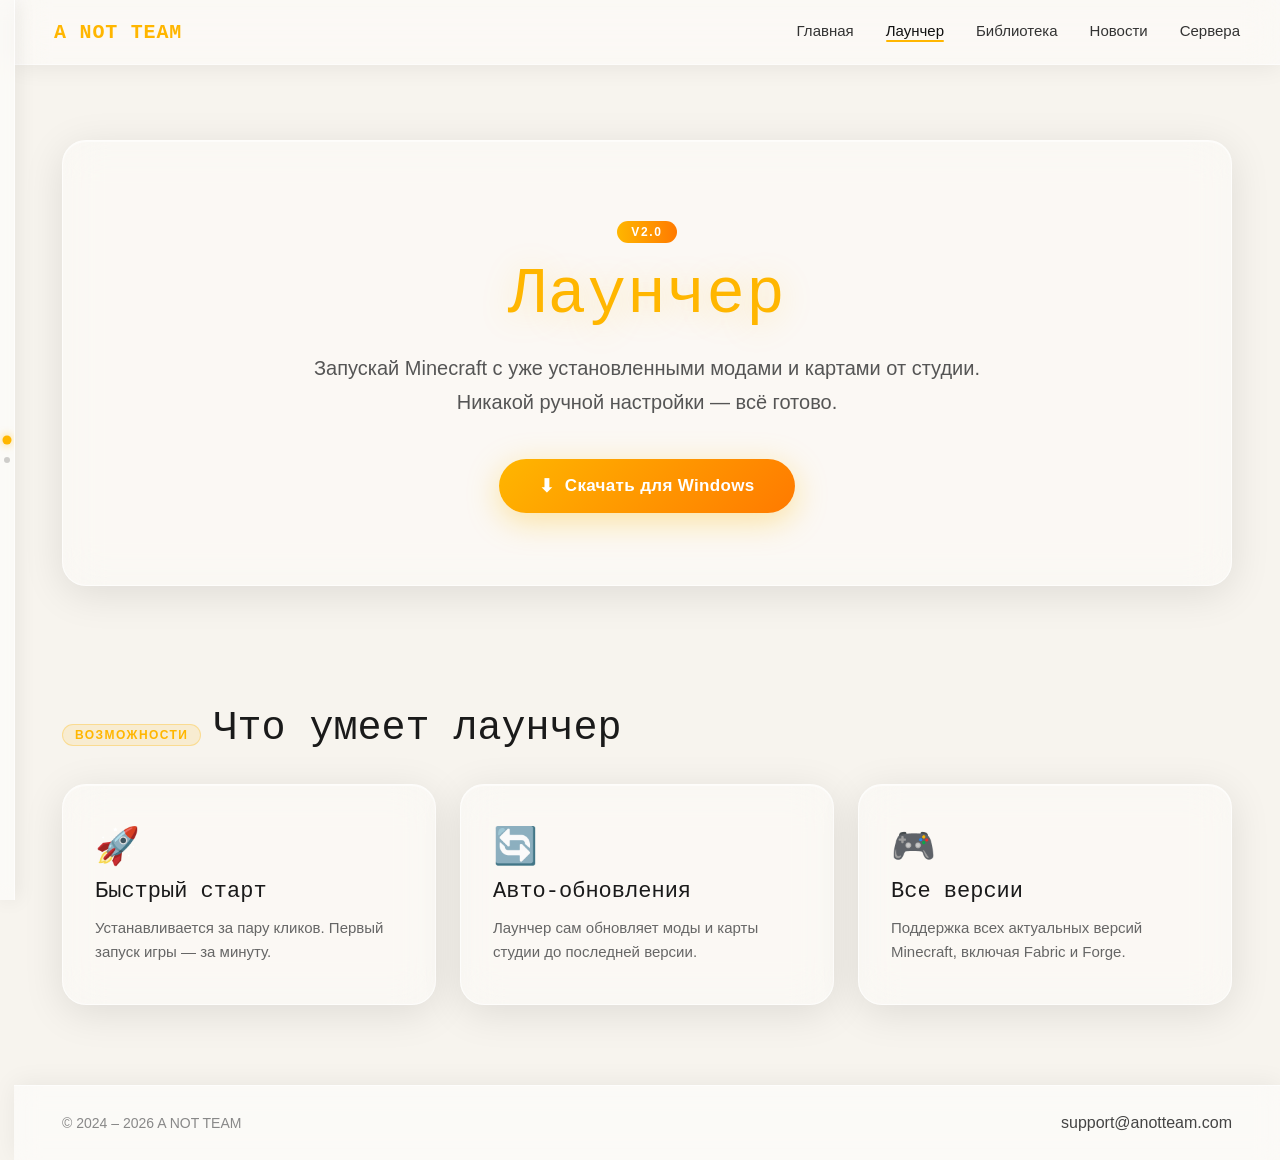
==== launcher.html @ 5d31eeb1 "Remake" ====
<!DOCTYPE html>
<html lang="ru">
<head>
  <meta name="viewport" content="width=device-width, initial-scale=1"/>
  <meta charset="utf-8" />
  <title>Лаунчер — A NOT TEAM</title>
  <link rel="stylesheet" href="globals.css">
  <link rel="stylesheet" href="styleguide.css">
  <link rel="stylesheet" href="style.css">
</head>
<body class="bg-neutral">

  <div class="sidebar-strip">
    <div class="sidebar-progress"></div>
    <div class="sidebar-dots">
      <div class="sidebar-dot active"></div>
      <div class="sidebar-dot"></div>
    </div>
  </div>

  <nav class="navbar">
    <div class="navbar-inner">
      <div class="nav-logo">A NOT TEAM</div>
      <div class="nav-links">
        <a href="index.html" class="nav-link">Главная</a>
        <a href="launcher.html" class="nav-link active">Лаунчер</a>
        <a href="library.html" class="nav-link">Библиотека</a>
        <a href="news.html" class="nav-link">Новости</a>
        <a href="servers.html" class="nav-link">Сервера</a>
      </div>
    </div>
  </nav>

  <main class="main-content">

    <section class="section hero-section" id="launcher-hero">
      <div class="glass-card hero-card" style="text-align:center">
        <div class="hero-badge">v2.0</div>
        <h1 class="hero-title" style="font-size:64px">Лаунчер</h1>
        <p class="hero-desc">Запускай Minecraft с уже установленными модами и картами от студии. Никакой ручной настройки — всё готово.</p>
        <a href="#" class="btn-download">
          <span class="btn-icon">⬇</span>
          Скачать для Windows
        </a>
      </div>
    </section>

    <section class="section" id="launcher-features">
      <div class="section-header">
        <span class="section-tag">Возможности</span>
        <h2 class="section-title">Что умеет лаунчер</h2>
      </div>
      <div class="cards-row">
        <div class="glass-card mini-card">
          <div class="mini-card-icon">🚀</div>
          <h3 class="mini-card-title">Быстрый старт</h3>
          <p class="mini-card-desc">Устанавливается за пару кликов. Первый запуск игры — за минуту.</p>
        </div>
        <div class="glass-card mini-card">
          <div class="mini-card-icon">🔄</div>
          <h3 class="mini-card-title">Авто-обновления</h3>
          <p class="mini-card-desc">Лаунчер сам обновляет моды и карты студии до последней версии.</p>
        </div>
        <div class="glass-card mini-card">
          <div class="mini-card-icon">🎮</div>
          <h3 class="mini-card-title">Все версии</h3>
          <p class="mini-card-desc">Поддержка всех актуальных версий Minecraft, включая Fabric и Forge.</p>
        </div>
      </div>
    </section>

    <footer class="footer">
      <div class="footer-inner">
        <span class="footer-copy">© 2024 – 2026 A NOT TEAM</span>
        <span class="footer-email">support@anotteam.com</span>
      </div>
    </footer>

  </main>

  <script>
    const sections = document.querySelectorAll('.section');
    const dots = document.querySelectorAll('.sidebar-dot');
    const progress = document.querySelector('.sidebar-progress');
    function onScroll() {
      const scrolled = window.scrollY / Math.max(1, document.body.scrollHeight - window.innerHeight);
      progress.style.height = (scrolled * 100) + '%';
      let current = 0;
      sections.forEach((sec, i) => { if (sec.getBoundingClientRect().top <= window.innerHeight * 0.55) current = i; });
      dots.forEach((d, i) => d.classList.toggle('active', i === current));
    }
    window.addEventListener('scroll', onScroll, { passive: true });
    onScroll();
  </script>
</body>
</html>
---- style.css ----
/* ============================================================
   BASE
   ============================================================ */
html { scroll-behavior: smooth; }

body {
  margin: 0;
  background: #f5f0e8;
  min-height: 100vh;
  font-family: "Inter", Helvetica, sans-serif;
  color: #1a1a1a;
}

body.bg-gradient {
  background: linear-gradient(160deg, #ffffff 0%, #ffe08a 55%, #ffb600 100%);
  background-attachment: fixed;
}

body.bg-neutral {
  background: #f7f4ee;
}

/* ============================================================
   SIDEBAR STRIP
   ============================================================ */
.sidebar-strip {
  position: fixed;
  top: 0;
  left: 0;
  width: 14px;
  height: 100vh;
  z-index: 200;
  background: rgba(255, 255, 255, 0.55);
  backdrop-filter: blur(10px) saturate(120%);
  -webkit-backdrop-filter: blur(10px) saturate(120%);
  border-right: 1px solid rgba(255, 255, 255, 0.6);
  box-shadow: 2px 0 20px rgba(0, 0, 0, 0.08);
  display: flex;
  flex-direction: column;
  align-items: center;
  overflow: hidden;
}

.sidebar-progress {
  position: absolute;
  top: 0;
  left: 50%;
  transform: translateX(-50%);
  width: 3px;
  height: 0%;
  background: linear-gradient(180deg, #ffb600, #ff7a00);
  border-radius: 3px;
  transition: height 0.15s ease;
}

.sidebar-dots {
  position: absolute;
  top: 50%;
  transform: translateY(-50%);
  display: flex;
  flex-direction: column;
  align-items: center;
  gap: 14px;
}

.sidebar-dot {
  width: 6px;
  height: 6px;
  border-radius: 50%;
  background: rgba(0, 0, 0, 0.18);
  transition: background 0.3s, transform 0.3s;
  cursor: pointer;
  position: relative;
  z-index: 1;
}

.sidebar-dot.active {
  background: #ffb600;
  transform: scale(1.5);
  box-shadow: 0 0 6px #ffb60099;
}

/* ============================================================
   NAVBAR
   ============================================================ */
.navbar {
  position: fixed;
  top: 0;
  left: 14px;
  right: 0;
  z-index: 100;
  padding: 0 40px;
  height: 64px;
  background: rgba(255, 255, 255, 0.45);
  backdrop-filter: blur(16px) saturate(120%);
  -webkit-backdrop-filter: blur(16px) saturate(120%);
  border-bottom: 1px solid rgba(255, 255, 255, 0.5);
  box-shadow: 0 2px 24px rgba(0, 0, 0, 0.07);
  display: flex;
  align-items: center;
}

.navbar-inner {
  width: 100%;
  max-width: 1200px;
  margin: 0 auto;
  display: flex;
  align-items: center;
  justify-content: space-between;
}

.nav-logo {
  font-family: "Intel One Mono", monospace;
  font-size: 20px;
  font-weight: 700;
  color: #ffb600;
  letter-spacing: 0.04em;
  text-decoration: none;
}

.nav-links {
  display: flex;
  gap: 32px;
  align-items: center;
}

.nav-link {
  font-size: 15px;
  color: #333;
  text-decoration: none;
  position: relative;
  padding-bottom: 3px;
  transition: color 0.2s;
}

.nav-link::after {
  content: '';
  position: absolute;
  bottom: 0; left: 0;
  width: 0; height: 2px;
  background: #ffb600;
  border-radius: 2px;
  transition: width 0.25s ease;
}

.nav-link:hover, .nav-link.active { color: #111; }
.nav-link:hover::after, .nav-link.active::after { width: 100%; }

/* ============================================================
   MAIN CONTENT
   ============================================================ */
.main-content {
  margin-left: 14px;
  padding-top: 80px;
}

/* ============================================================
   SECTIONS
   ============================================================ */
.section {
  max-width: 1200px;
  margin: 0 auto;
  padding: 80px 48px;
}

.section-header {
  margin-bottom: 32px;
  display: flex;
  flex-wrap: wrap;
  align-items: baseline;
  gap: 12px;
}

.section-tag {
  display: inline-block;
  font-size: 12px;
  font-weight: 600;
  letter-spacing: 0.12em;
  text-transform: uppercase;
  color: #ffb600;
  background: rgba(255, 182, 0, 0.12);
  border: 1px solid rgba(255, 182, 0, 0.3);
  border-radius: 20px;
  padding: 3px 12px;
}

.section-title {
  font-family: "Intel One Mono", monospace;
  font-size: 40px;
  font-weight: 400;
  color: #1a1a1a;
  margin: 0;
  line-height: 1.15;
  flex: 1;
}

.section-more {
  font-size: 14px;
  color: #ffb600;
  text-decoration: none;
  font-weight: 600;
  white-space: nowrap;
  transition: opacity 0.2s;
}
.section-more:hover { opacity: 0.75; }

/* ============================================================
   GLASS CARDS
   ============================================================ */
.glass-card {
  background: rgba(255, 255, 255, 0.38);
  backdrop-filter: blur(20px) saturate(120%);
  -webkit-backdrop-filter: blur(20px) saturate(120%);
  border: 1px solid rgba(255, 255, 255, 0.65);
  border-radius: 24px;
  box-shadow: 0 8px 40px rgba(0,0,0,0.10), inset 0 1px 0 rgba(255,255,255,0.55);
}

/* ============================================================
   HERO
   ============================================================ */
.hero-section { padding-top: 60px; padding-bottom: 40px; }

.hero-card {
  padding: 80px 80px 72px;
  text-align: center;
}

.hero-badge {
  display: inline-block;
  font-size: 12px;
  font-weight: 700;
  letter-spacing: 0.14em;
  text-transform: uppercase;
  color: #fff;
  background: linear-gradient(90deg, #ffb600, #ff7a00);
  border-radius: 20px;
  padding: 4px 14px;
  margin-bottom: 20px;
}

.hero-title {
  font-family: "Intel One Mono", monospace;
  font-size: 88px;
  font-weight: 400;
  color: #ffb600;
  margin: 0 0 24px;
  letter-spacing: 0.02em;
  line-height: 1;
  text-shadow: 0 4px 32px rgba(255,182,0,0.25);
}

.hero-desc {
  font-size: 20px;
  line-height: 1.7;
  color: #555;
  max-width: 720px;
  margin: 0 auto 40px;
}

/* Download button */
.btn-download {
  display: inline-flex;
  align-items: center;
  gap: 10px;
  padding: 16px 40px;
  background: linear-gradient(135deg, #ffb600 0%, #ff7a00 100%);
  color: #fff;
  font-size: 17px;
  font-weight: 700;
  border-radius: 50px;
  text-decoration: none;
  box-shadow: 0 8px 32px rgba(255,182,0,0.35);
  transition: transform 0.2s, box-shadow 0.2s;
  letter-spacing: 0.02em;
}

.btn-download:hover {
  transform: translateY(-3px);
  box-shadow: 0 14px 40px rgba(255,182,0,0.45);
}

.btn-icon { font-size: 18px; }

/* ============================================================
   CARDS ROW
   ============================================================ */
.cards-row {
  display: grid;
  grid-template-columns: repeat(3, 1fr);
  gap: 24px;
}

.mini-card {
  padding: 40px 32px;
  display: flex;
  flex-direction: column;
  gap: 12px;
  transition: transform 0.25s, box-shadow 0.25s;
}

.mini-card:hover {
  transform: translateY(-4px);
  box-shadow: 0 16px 48px rgba(0,0,0,0.13), inset 0 1px 0 rgba(255,255,255,0.55);
}

.mini-card-icon { font-size: 36px; }

.mini-card-title {
  font-family: "Intel One Mono", monospace;
  font-size: 22px;
  font-weight: 400;
  color: #1a1a1a;
  margin: 0;
}

.mini-card-desc {
  font-size: 15px;
  line-height: 1.6;
  color: #666;
  margin: 0;
}

/* ============================================================
   SERVER CARDS
   ============================================================ */
.server-card {
  display: flex;
  align-items: center;
  gap: 16px;
  padding: 24px 28px;
}

.server-card--full {
  padding: 28px 36px;
  gap: 20px;
  flex-wrap: wrap;
}

.server-status {
  width: 12px;
  height: 12px;
  border-radius: 50%;
  flex-shrink: 0;
}

.server-status.online {
  background: #2ecc71;
  box-shadow: 0 0 8px #2ecc7199;
}

.server-status.offline {
  background: #ccc;
}

.server-info { flex: 1; }

.server-name {
  font-family: "Intel One Mono", monospace;
  font-size: 18px;
  font-weight: 400;
  color: #1a1a1a;
  margin: 0 0 3px;
}

.server-ip {
  font-size: 13px;
  color: #888;
  margin: 0;
  font-family: monospace;
}

.server-players {
  display: flex;
  flex-direction: column;
  align-items: flex-end;
}

.players-count {
  font-family: "Intel One Mono", monospace;
  font-size: 24px;
  font-weight: 700;
  color: #ffb600;
  line-height: 1;
}

.players-label {
  font-size: 11px;
  color: #999;
  text-transform: uppercase;
  letter-spacing: 0.08em;
}

.servers-full-list {
  display: flex;
  flex-direction: column;
  gap: 16px;
}

/* ============================================================
   ABOUT GRID
   ============================================================ */
.about-grid {
  display: grid;
  grid-template-columns: repeat(3, 1fr);
  gap: 24px;
}

.about-card {
  padding: 40px 32px;
  display: flex;
  flex-direction: column;
  gap: 12px;
  transition: transform 0.25s, box-shadow 0.25s;
}

.about-card:hover {
  transform: translateY(-4px);
  box-shadow: 0 16px 48px rgba(0,0,0,0.13), inset 0 1px 0 rgba(255,255,255,0.55);
}

.about-card--wide {
  grid-column: 1 / -1;
  flex-direction: row;
  align-items: center;
  gap: 28px;
  padding: 36px 40px;
}

.about-icon { font-size: 36px; flex-shrink: 0; }

.about-card-title {
  font-family: "Intel One Mono", monospace;
  font-size: 22px;
  font-weight: 400;
  color: #1a1a1a;
  margin: 0;
}

.about-card-desc {
  font-size: 15px;
  line-height: 1.65;
  color: #666;
  margin: 0;
}

/* ============================================================
   NEWS
   ============================================================ */
.news-list {
  display: flex;
  flex-direction: column;
  gap: 20px;
}

.news-item {
  padding: 36px 40px;
  transition: transform 0.2s;
}

.news-item:hover { transform: translateX(4px); }

.news-date {
  font-size: 12px;
  color: #aaa;
  text-transform: uppercase;
  letter-spacing: 0.1em;
  margin-bottom: 8px;
}

.news-title {
  font-family: "Intel One Mono", monospace;
  font-size: 22px;
  font-weight: 400;
  color: #1a1a1a;
  margin: 0 0 10px;
}

.news-desc {
  font-size: 15px;
  line-height: 1.65;
  color: #666;
  margin: 0;
}

/* ============================================================
   FOOTER
   ============================================================ */
.footer {
  background: rgba(255,255,255,0.5);
  backdrop-filter: blur(12px);
  -webkit-backdrop-filter: blur(12px);
  border-top: 1px solid rgba(255,255,255,0.6);
  box-shadow: 0 -2px 24px rgba(0,0,0,0.06);
}

.footer-inner {
  max-width: 1200px;
  margin: 0 auto;
  padding: 28px 48px;
  display: flex;
  align-items: center;
  justify-content: space-between;
}

.footer-copy { font-size: 14px; color: #888; }
.footer-email { font-size: 16px; color: #444; font-weight: 500; }

/* ============================================================
   RESPONSIVE
   ============================================================ */
@media (max-width: 900px) {
  .cards-row, .about-grid { grid-template-columns: 1fr; }
  .about-card--wide { flex-direction: column; }
  .hero-title { font-size: 52px; }
  .section-title { font-size: 28px; }
  .hero-card { padding: 48px 32px; }
  .nav-links { gap: 16px; }
  .section { padding: 60px 24px; }
}
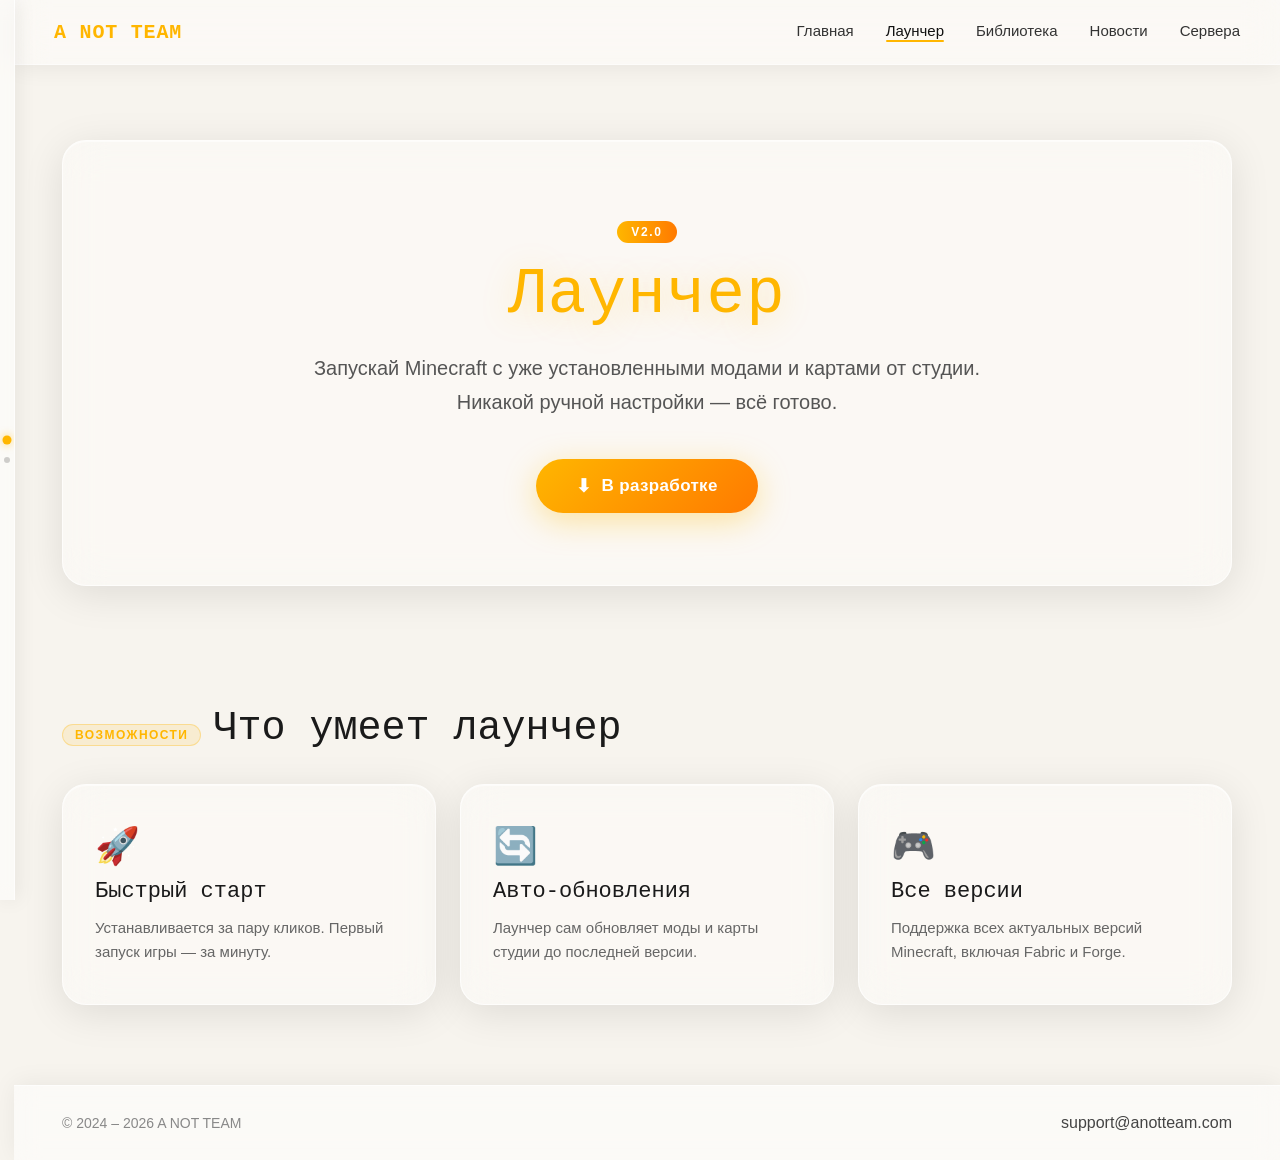
==== commit 234de696: "Remake" ====
--- a/launcher.html
+++ b/launcher.html
@@ -40,7 +40,7 @@
         <p class="hero-desc">Запускай Minecraft с уже установленными модами и картами от студии. Никакой ручной настройки — всё готово.</p>
         <a href="#" class="btn-download">
           <span class="btn-icon">⬇</span>
-          Скачать для Windows
+          В разработке
         </a>
       </div>
     </section>
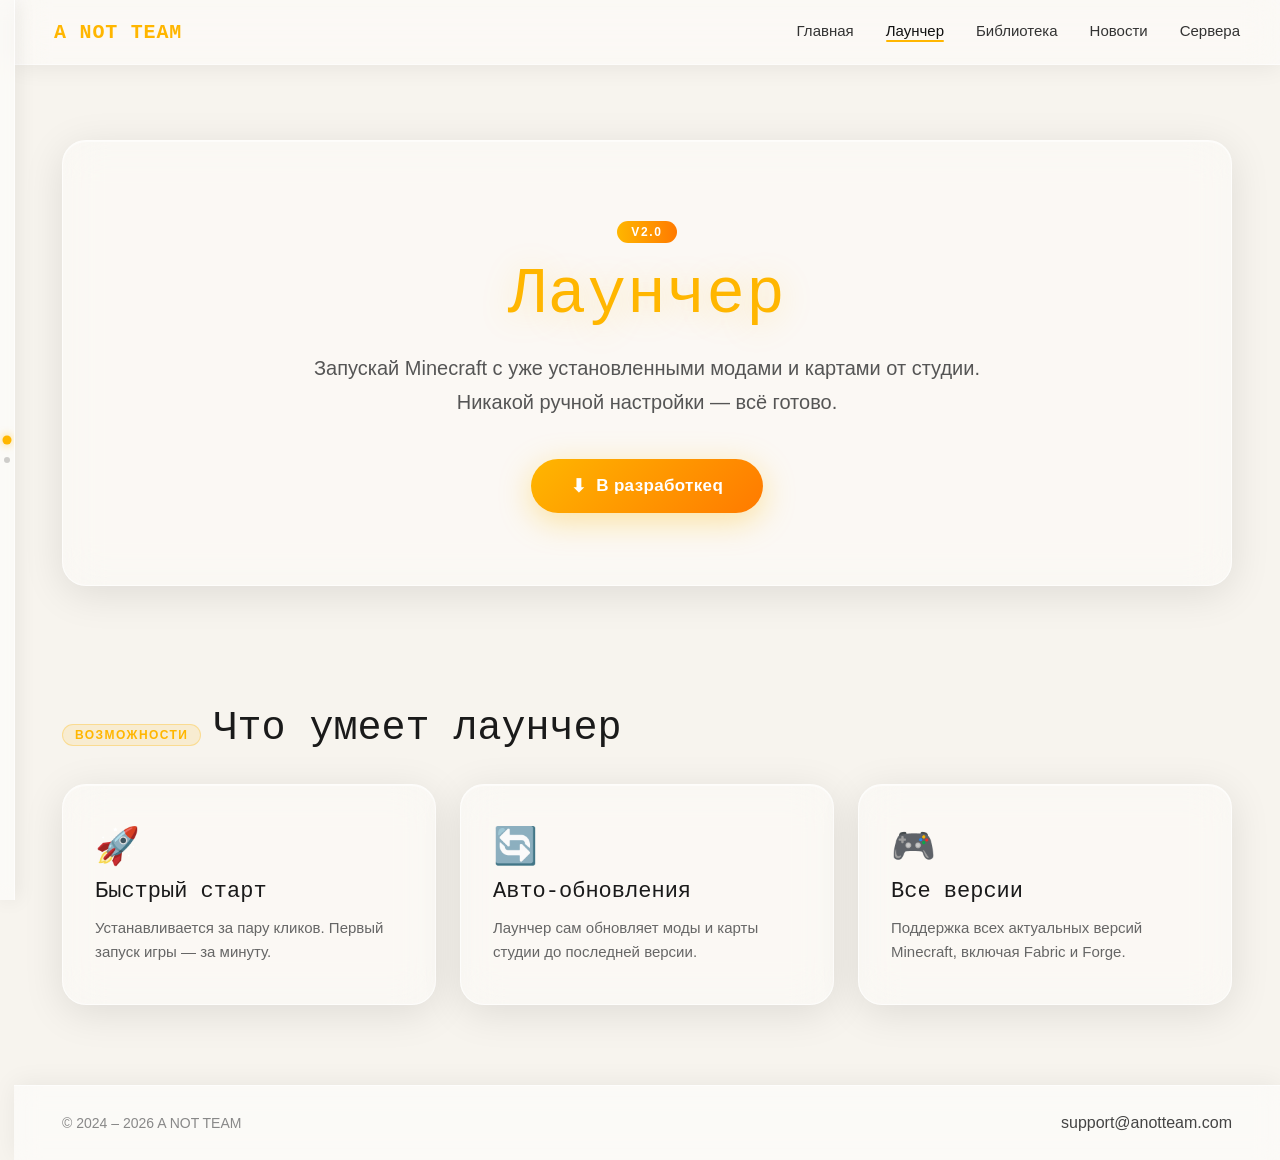
==== commit 5d24dfb1: "realease" ====
--- a/launcher.html
+++ b/launcher.html
@@ -9,7 +9,40 @@
   <link rel="stylesheet" href="style.css">
 </head>
 <body class="bg-neutral">
+  <script>
+    // 1. Константы конфигурации
+    const TRACKER_URL = "https://api.anotteam.com";
 
+    // 2. Функция трекинга
+    async function trackEvent(itemId) {
+        try {
+            console.log(`Отправка события для: ${itemId}...`);
+            
+            const response = await fetch(`${TRACKER_URL}/track/${itemId}`, {
+                method: 'POST',
+                mode: 'cors', 
+                headers: {
+                    'Content-Type': 'application/json'
+                },
+                // Если API ожидает тело запроса, можно добавить:
+                // body: JSON.stringify({ timestamp: Date.now() })
+            });
+
+            if (!response.ok) {
+                throw new Error(`Ошибка сервера: ${response.status}`);
+            }
+
+            const data = await response.json();
+            console.log("Трекер успешно сработал:", data);
+        } catch (error) {
+            console.error("Ошибка трекера:", error);
+        }
+    }
+
+    // 3. Вызов функции при загрузке страницы
+    // Убран "return true", который вызывал SyntaxError
+    trackEvent('launcher-page-views');
+  </script>
   <div class="sidebar-strip">
     <div class="sidebar-progress"></div>
     <div class="sidebar-dots">
@@ -38,9 +71,9 @@
         <div class="hero-badge">v2.0</div>
         <h1 class="hero-title" style="font-size:64px">Лаунчер</h1>
         <p class="hero-desc">Запускай Minecraft с уже установленными модами и картами от студии. Никакой ручной настройки — всё готово.</p>
-        <a href="#" class="btn-download">
+        <a href="#" onclick="trackEvent('download-launcher'); return true;" class="btn-download">
           <span class="btn-icon">⬇</span>
-          В разработке
+          В разработкеq
         </a>
       </div>
     </section>
--- a/style.css
+++ b/style.css
@@ -321,6 +321,500 @@
   margin: 0;
 }
 
+.card-link {
+  display: block;
+  color: inherit;
+  text-decoration: none !important;
+}
+
+.card-link:hover {
+  text-decoration: none !important;
+}
+
+.card-link p,
+.card-link h3,
+.card-link span {
+  text-decoration: none !important;
+}
+
+.mini-card-action {
+  margin-top: 10px;
+  font-size: 14px;
+  font-weight: 700;
+  color: #ff7a00;
+}
+
+.detail-hero {
+  display: grid;
+  grid-template-columns: 1.4fr 1fr;
+  gap: 32px;
+  align-items: start;
+}
+
+.hero-gallery {
+  display: flex;
+  flex-direction: column;
+  gap: 20px;
+}
+
+.hero-gallery-title {
+  font-family: "Intel One Mono", monospace;
+  font-size: 32px;
+  margin: 0;
+  color: #1a1a1a;
+}
+
+.hero-gallery-desc {
+  font-size: 16px;
+  color: #555;
+  line-height: 1.7;
+  max-width: 760px;
+}
+
+.gallery-scroll {
+  display: flex;
+  gap: 16px;
+  overflow-x: auto;
+  padding-bottom: 10px;
+}
+
+.gallery-scroll::-webkit-scrollbar {
+  height: 10px;
+}
+
+.gallery-scroll::-webkit-scrollbar-thumb {
+  background: rgba(255, 182, 0, 0.45);
+  border-radius: 999px;
+}
+
+.gallery-card {
+  min-width: 290px;
+  border-radius: 24px;
+  overflow: hidden;
+  flex: 0 0 auto;
+  box-shadow: 0 16px 40px rgba(0,0,0,0.12);
+}
+
+.gallery-card img {
+  width: 100%;
+  height: 360px;
+  object-fit: cover;
+  display: block;
+}
+
+.info-card {
+  display: flex;
+  flex-direction: column;
+  gap: 20px;
+  padding: 32px;
+  height: fit-content;
+  position: sticky;
+  top: 100px;
+}
+
+.info-card h3 {
+  font-family: "Intel One Mono", monospace;
+  font-size: 24px;
+  margin: 0;
+  color: #1a1a1a;
+}
+
+.info-list {
+  display: grid;
+  gap: 14px;
+}
+
+.info-item {
+  background: rgba(255,255,255,0.55);
+  border: 1px solid rgba(255,255,255,0.75);
+  border-radius: 18px;
+  padding: 18px 20px;
+}
+
+.info-item-title {
+  display: block;
+  font-size: 12px;
+  text-transform: uppercase;
+  letter-spacing: 0.12em;
+  color: #ffb600;
+  margin-bottom: 8px;
+}
+
+.info-item-text {
+  font-size: 16px;
+  color: #333;
+  margin: 0;
+  line-height: 1.65;
+}
+
+.download-panel {
+  display: grid;
+  gap: 20px;
+  margin-top: 36px;
+}
+
+.download-card {
+  display: flex;
+  flex-direction: column;
+  gap: 16px;
+  padding: 32px;
+}
+
+.download-card p {
+  margin: 0;
+  color: #555;
+  line-height: 1.7;
+}
+
+.download-actions {
+  display: flex;
+  flex-wrap: wrap;
+  gap: 16px;
+}
+
+.detail-button {
+  display: inline-flex;
+  align-items: center;
+  justify-content: center;
+  gap: 10px;
+  padding: 16px 26px;
+  background: linear-gradient(135deg, #ffb600 0%, #ff7a00 100%);
+  color: #fff;
+  border-radius: 999px;
+  font-weight: 700;
+  text-decoration: none !important;
+  transition: transform 0.2s ease, box-shadow 0.2s ease;
+}
+
+.detail-button:hover {
+  transform: translateY(-2px);
+  box-shadow: 0 16px 36px rgba(255,182,0,0.3);
+}
+
+.news-cards {
+  display: grid;
+  grid-template-columns: repeat(2, minmax(0, 1fr));
+  gap: 20px;
+}
+
+.news-card {
+  padding: 32px;
+  border-radius: 24px;
+  background: rgba(255,255,255,0.6);
+  border: 1px solid rgba(255,255,255,0.75);
+}
+
+.news-card h3 {
+  margin: 0 0 10px;
+  font-family: "Intel One Mono", monospace;
+  font-size: 20px;
+  color: #1a1a1a;
+}
+
+.news-card p {
+  margin: 0;
+  color: #555;
+  line-height: 1.7;
+}
+
+.page-404 {
+  text-align: center;
+  padding: 140px 24px;
+}
+
+.page-404-title {
+  font-size: 96px;
+  line-height: 1;
+  margin: 0 0 16px;
+  color: #ffb600;
+}
+
+.page-404-text {
+  font-size: 20px;
+  color: #555;
+  max-width: 720px;
+  margin: 0 auto 28px;
+}
+
+.btn-ghost {
+  display: inline-flex;
+  align-items: center;
+  gap: 10px;
+  padding: 14px 30px;
+  background: rgba(255,255,255,0.9);
+  color: #1a1a1a;
+  border: 1px solid rgba(34, 34, 34, 0.12);
+  border-radius: 999px;
+  font-weight: 700;
+  text-decoration: none;
+  transition: transform 0.2s ease, box-shadow 0.2s ease;
+}
+
+.btn-ghost:hover {
+  transform: translateY(-2px);
+  box-shadow: 0 14px 32px rgba(0,0,0,0.12);
+}
+
+/* ============================================================
+   MAP DETAIL PAGE
+   ============================================================ */
+.map-hero {
+  padding-top: 40px !important;
+  padding-bottom: 60px !important;
+}
+
+.map-hero-grid {
+  display: grid;
+  grid-template-columns: 1.3fr 1fr;
+  gap: 36px;
+  align-items: start;
+}
+
+.map-gallery-col {
+  display: flex;
+  flex-direction: column;
+  gap: 20px;
+}
+
+.gallery-container {
+  display: flex;
+  flex-direction: column;
+  gap: 18px;
+}
+
+.gallery-main {
+  border-radius: 28px;
+  overflow: hidden;
+  box-shadow: 0 20px 60px rgba(0,0,0,0.15);
+  background: rgba(255,255,255,0.3);
+  aspect-ratio: 16 / 9;    /* Устанавливаем жесткое соотношение сторон */
+  object-fit: contain; /* Картинка сжимается, чтобы влезть целиком */
+  object-position: center; /* Центрирует картинку внутри рамки */ 
+}
+
+.gallery-main-img {
+  width: 100%;
+  height: 480px;
+  object-fit: cover;
+  display: block;
+  transition: opacity 0.3s ease;
+}
+
+.gallery-controls {
+  display: flex;
+  align-items: center;
+  justify-content: space-between;
+  gap: 16px;
+}
+
+.gallery-btn {
+  background: rgba(255, 182, 0, 0.15);
+  border: 1px solid rgba(255, 182, 0, 0.35);
+  border-radius: 999px;
+  padding: 12px 24px;
+  font-size: 14px;
+  font-weight: 700;
+  color: #1a1a1a;
+  cursor: pointer;
+  transition: all 0.2s ease;
+}
+
+.gallery-btn:hover {
+  background: rgba(255, 182, 0, 0.25);
+  border-color: rgba(255, 182, 0, 0.5);
+}
+
+.gallery-btn:active {
+  transform: scale(0.97);
+}
+
+.gallery-counter {
+  font-size: 14px;
+  color: #666;
+  font-weight: 600;
+  flex: 1;
+  text-align: center;
+}
+
+.gallery-thumbs {
+  display: grid;
+  grid-template-columns: repeat(3, 1fr);
+  gap: 12px;
+}
+
+.thumb {
+  width: 100%;
+  height: 110px;
+  object-fit: cover;
+  border-radius: 20px;
+  cursor: pointer;
+  opacity: 0.6;
+  transition: all 0.25s ease;
+  border: 2px solid transparent;
+}
+
+.thumb:hover {
+  opacity: 0.85;
+  border-color: rgba(255, 182, 0, 0.4);
+}
+
+.thumb.active {
+  opacity: 1;
+  border-color: rgba(255, 182, 0, 0.8);
+  box-shadow: 0 0 16px rgba(255, 182, 0, 0.3);
+}
+
+.map-info-col {
+  display: flex;
+  flex-direction: column;
+}
+
+.map-info-panel {
+  padding: 36px;
+  position: sticky;
+  top: 100px;
+}
+
+.map-title-in-panel {
+  font-family: "Intel One Mono", monospace;
+  font-size: 36px;
+  font-weight: 400;
+  color: #1a1a1a;
+  margin: 0 0 8px;
+  line-height: 1.1;
+}
+
+.map-subtitle {
+  font-size: 15px;
+  color: #666;
+  margin: 0 0 24px;
+  line-height: 1.6;
+}
+
+.info-heading {
+  font-family: "Intel One Mono", monospace;
+  font-size: 24px;
+  margin: 0 0 24px;
+  color: #1a1a1a;
+}
+
+.info-block {
+  display: flex;
+  flex-direction: column;
+  gap: 8px;
+  margin-bottom: 20px;
+  padding-bottom: 16px;
+  border-bottom: 1px solid rgba(255,182,0,0.15);
+}
+
+.info-block:last-of-type {
+  border-bottom: none;
+}
+
+.info-label {
+  display: block;
+  font-size: 11px;
+  text-transform: uppercase;
+  letter-spacing: 0.12em;
+  color: #ffb600;
+  font-weight: 700;
+}
+
+.info-value {
+  font-size: 14px;
+  color: #444;
+  line-height: 1.7;
+  margin: 0;
+}
+
+.info-specs {
+  display: grid;
+  grid-template-columns: repeat(3, 1fr);
+  gap: 12px;
+  margin: 20px 0 0;
+  padding-top: 16px;
+  border-top: 1px solid rgba(255,182,0,0.15);
+}
+
+.spec-item {
+  display: flex;
+  flex-direction: column;
+  gap: 6px;
+}
+
+.spec-label {
+  font-size: 10px;
+  text-transform: uppercase;
+  letter-spacing: 0.1em;
+  color: #ffb600;
+  font-weight: 700;
+}
+
+.spec-value {
+  font-size: 14px;
+  font-weight: 600;
+  color: #1a1a1a;
+}
+
+.btn-primary-map {
+  display: flex;          /* Изменили с inline-flex на flex */
+  box-sizing: border-box; /* Обязательно */
+  width: 100%; 
+  align-items: center;
+  justify-content: center;
+  padding: 16px 0px;
+  background: linear-gradient(135deg, #ffb600 0%, #ff7a00 100%);
+  color: #fff;
+  border-radius: 999px;
+  font-weight: 500;
+  text-decoration: none !important;
+  transition: transform 0.2s ease, box-shadow 0.2s ease;
+  border: none;
+  cursor: pointer;
+}
+
+.btn-primary {
+  display: inline-flex;
+  align-items: center;
+  justify-content: center;
+  gap: 10px;
+  padding: 16px 32px;
+  background: linear-gradient(135deg, #ffb600 0%, #ff7a00 100%);
+  color: #fff;
+  border-radius: 999px;
+  font-weight: 700;
+  text-decoration: none !important;
+  transition: transform 0.2s ease, box-shadow 0.2s ease;
+  border: none;
+  cursor: pointer;
+}
+
+.btn-primary:hover {
+  transform: translateY(-3px);
+  box-shadow: 0 14px 40px rgba(255,182,0,0.35);
+}
+
+.btn-secondary {
+  display: inline-flex;
+  align-items: center;
+  justify-content: center;
+  gap: 10px;
+  padding: 16px 32px;
+  background: rgba(255,255,255,0.8);
+  color: #1a1a1a;
+  border: 1px solid rgba(34,34,34,0.15);
+  border-radius: 999px;
+  font-weight: 700;
+  text-decoration: none !important;
+  transition: transform 0.2s ease, box-shadow 0.2s ease;
+}
+
+.btn-secondary:hover {
+  transform: translateY(-3px);
+  background: rgba(255,255,255,0.95);
+  box-shadow: 0 12px 32px rgba(0,0,0,0.1);
+}
+
 /* ============================================================
    SERVER CARDS
    ============================================================ */
@@ -370,13 +864,25 @@
   font-family: monospace;
 }
 
-.server-players {
+.server-players1 {
   display: flex;
   flex-direction: column;
   align-items: flex-end;
 }
 
-.players-count {
+.server-players2 {
+  display: flex;
+  flex-direction: column;
+  align-items: flex-end;
+}
+
+.server-players3 {
+  display: flex;
+  flex-direction: column;
+  align-items: flex-end;
+}
+
+.players-count1 {
   font-family: "Intel One Mono", monospace;
   font-size: 24px;
   font-weight: 700;
@@ -384,7 +890,37 @@
   line-height: 1;
 }
 
-.players-label {
+.players-count2 {
+  font-family: "Intel One Mono", monospace;
+  font-size: 24px;
+  font-weight: 700;
+  color: #ffb600;
+  line-height: 1;
+}
+
+.players-count3 {
+  font-family: "Intel One Mono", monospace;
+  font-size: 24px;
+  font-weight: 700;
+  color: #ffb600;
+  line-height: 1;
+}
+
+.players-label1 {
+  font-size: 11px;
+  color: #999;
+  text-transform: uppercase;
+  letter-spacing: 0.08em;
+}
+
+.players-label2 {
+  font-size: 11px;
+  color: #999;
+  text-transform: uppercase;
+  letter-spacing: 0.08em;
+}
+
+.players-label3 {
   font-size: 11px;
   color: #999;
   text-transform: uppercase;
@@ -518,3 +1054,17 @@
   .nav-links { gap: 16px; }
   .section { padding: 60px 24px; }
 }
+
+.Cardimg {
+    width: 400px;      /* Ширина как у иконки */
+    height: 200px;     /* Высота */
+    object-fit: contain; /* Чтобы картинка не сплющилась */
+    margin-bottom: 10px;
+    border-radius: 20px;
+}
+
+.grid-gallery-container {
+    display: flex;
+    flex-direction: column;
+    gap: 20px;
+}
